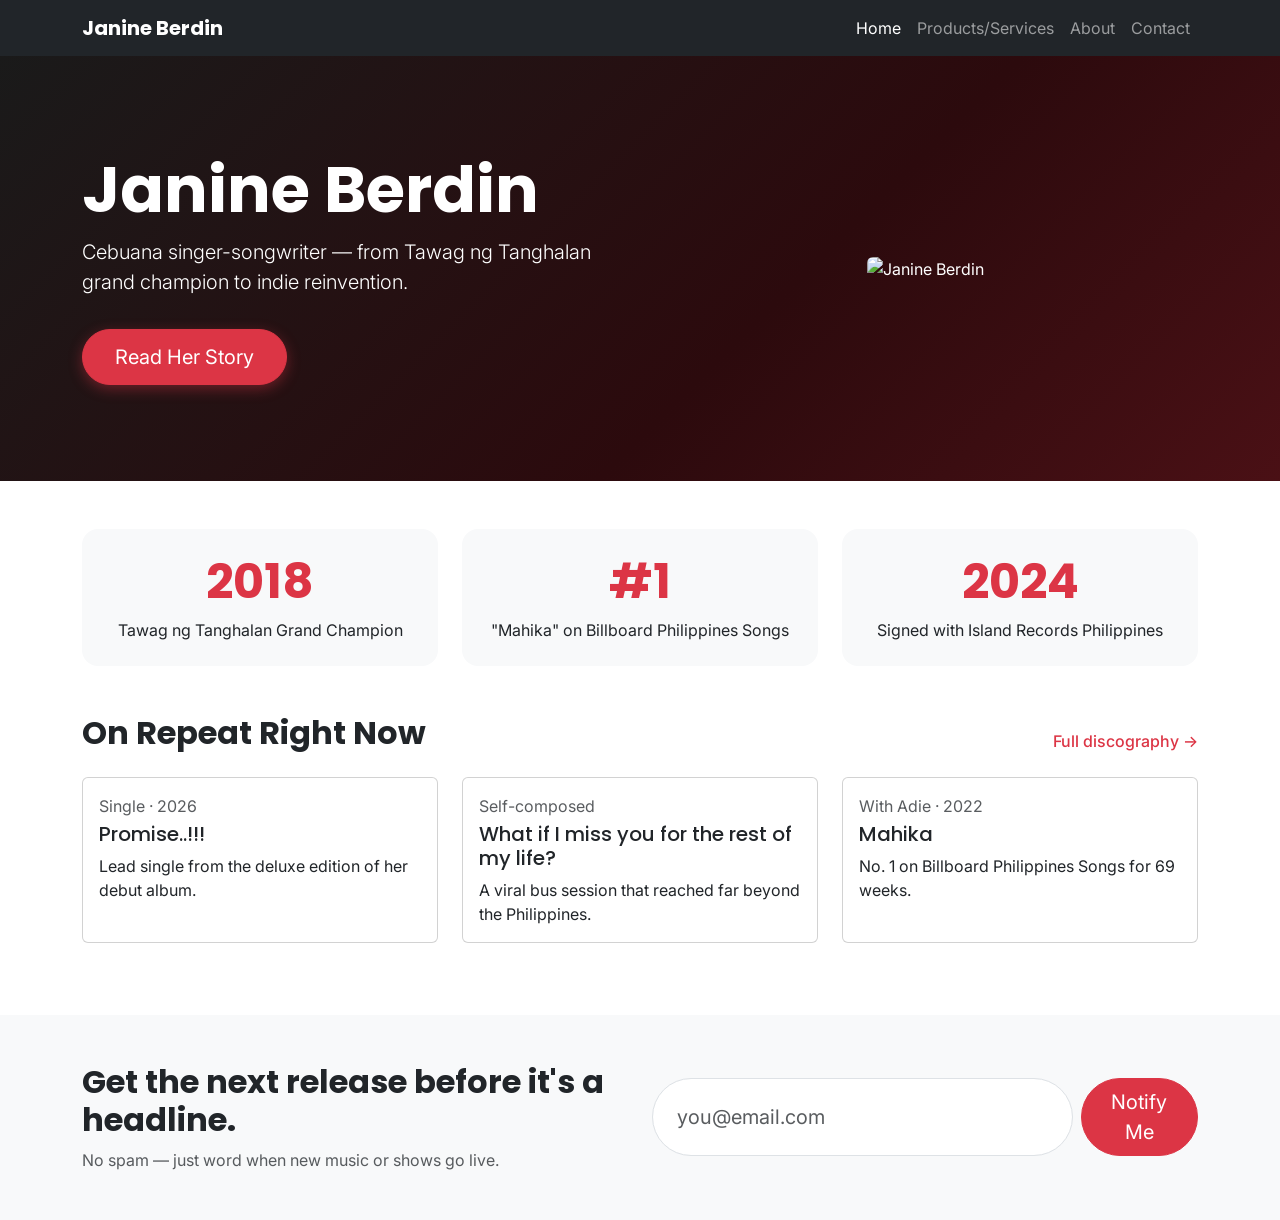
==== index.html @ bd7dd0e9 "Initial commit" ====
﻿<!DOCTYPE html>
<html lang="en">
<head>
    <meta charset="UTF-8">
    <meta name="viewport" content="width=device-width, initial-scale=1.0">
    <title>Janine Berdin</title>
    <link rel="preconnect" href="https://fonts.googleapis.com">
    <link href="https://fonts.googleapis.com/css2?family=Poppins:wght@600;700;800&family=Inter:wght@400;500&display=swap" rel="stylesheet">
    <link href="https://cdn.jsdelivr.net/npm/bootstrap@5.3.3/dist/css/bootstrap.min.css" rel="stylesheet">
    <link href="css/style.css" rel="stylesheet">
</head>
<body>

    <nav class="navbar navbar-expand-lg navbar-dark bg-dark">
        <div class="container">
            <a class="navbar-brand fw-bold" href="index.html">Janine Berdin</a>
            <button class="navbar-toggler" type="button" data-bs-toggle="collapse" data-bs-target="#navMenu">
                <span class="navbar-toggler-icon"></span>
            </button>
            <div class="collapse navbar-collapse" id="navMenu">
                <ul class="navbar-nav ms-auto">
                    <li class="nav-item"><a class="nav-link active" href="index.html">Home</a></li>
                    <li class="nav-item"><a class="nav-link" href="services.html">Products/Services</a></li>
                    <li class="nav-item"><a class="nav-link" href="about.html">About</a></li>
                    <li class="nav-item"><a class="nav-link" href="contact.html">Contact</a></li>
                </ul>
            </div>
        </div>
    </nav>

    <!-- ===== Hero ===== -->
    <div class="hero-gradient text-white py-5 hero-fade">
        <div class="container py-5">
            <div class="row align-items-center">
                <div class="col-md-6 text-center text-md-start">
                    <h1 class="display-3 fw-bold">Janine Berdin</h1>
                    <p class="lead">Cebuana singer-songwriter — from Tawag ng Tanghalan grand champion to indie reinvention.</p>
                    <a href="about.html" class="btn btn-danger btn-lg mt-3 btn-glow">Read Her Story</a>
                </div>
                <div class="col-md-6 text-center mt-4 mt-md-0">
                    <img src="images/janineberdin.jpg" alt="Janine Berdin" class="img-fluid rounded">
                </div>
            </div>
        </div>
    </div>

    <!-- ===== Stats ===== -->
    <div class="container my-5">
        <div class="row text-center g-4">

            <div class="col-md-4">
                <div class="stat-card p-4 h-100">
                    <h3 class="fw-bold display-5 text-danger">2018</h3>
                    <p class="mb-0">Tawag ng Tanghalan Grand Champion</p>
                </div>
            </div>

            <div class="col-md-4">
                <div class="stat-card p-4 h-100">
                    <h3 class="fw-bold display-5 text-danger">#1</h3>
                    <p class="mb-0">"Mahika" on Billboard Philippines Songs</p>
                </div>
            </div>

            <div class="col-md-4">
                <div class="stat-card p-4 h-100">
                    <h3 class="fw-bold display-5 text-danger">2024</h3>
                    <p class="mb-0">Signed with Island Records Philippines</p>
                </div>
            </div>

        </div>
    </div>

    <!-- ===== On repeat ===== -->
    <div class="container my-5">
        <div class="d-flex justify-content-between align-items-end mb-4 flex-wrap gap-2">
            <h2 class="fw-bold mb-0">On Repeat Right Now</h2>
            <a href="services.html" class="text-danger fw-medium text-decoration-none">Full discography &rarr;</a>
        </div>
        <div class="row">

            <div class="col-md-4 mb-4">
                <div class="card h-100 card-hover">
                    <div class="card-body">
                        <p class="text-muted mb-1">Single &middot; 2026</p>
                        <h5 class="card-title">Promise..!!!</h5>
                        <p class="card-text">Lead single from the deluxe edition of her debut album.</p>
                    </div>
                </div>
            </div>

            <div class="col-md-4 mb-4">
                <div class="card h-100 card-hover">
                    <div class="card-body">
                        <p class="text-muted mb-1">Self-composed</p>
                        <h5 class="card-title">What if I miss you for the rest of my life?</h5>
                        <p class="card-text">A viral bus session that reached far beyond the Philippines.</p>
                    </div>
                </div>
            </div>

            <div class="col-md-4 mb-4">
                <div class="card h-100 card-hover">
                    <div class="card-body">
                        <p class="text-muted mb-1">With Adie &middot; 2022</p>
                        <h5 class="card-title">Mahika</h5>
                        <p class="card-text">No. 1 on Billboard Philippines Songs for 69 weeks.</p>
                    </div>
                </div>
            </div>

        </div>
    </div>

    <!-- ===== Newsletter ===== -->
    <div class="bg-light py-5">
        <div class="container">
            <div class="row align-items-center">
                <div class="col-md-6 mb-3 mb-md-0">
                    <h2 class="fw-bold">Get the next release before it's a headline.</h2>
                    <p class="text-muted mb-0">No spam — just word when new music or shows go live.</p>
                </div>
                <div class="col-md-6">
                    <form class="d-flex gap-2">
                        <input type="email" class="form-control form-control-lg rounded-pill px-4" placeholder="you@email.com">
                        <button type="submit" class="btn btn-danger btn-lg rounded-pill px-4">Notify Me</button>
                    </form>
                </div>
            </div>
        </div>
    </div>

    <script src="https://cdn.jsdelivr.net/npm/bootstrap@5.3.3/dist/js/bootstrap.bundle.min.js"></script>
</body>
</html>
---- css/style.css ----
﻿/* ===== Fonts ===== */
body {
    font-family: 'Inter', sans-serif;
}

h1, h2, h3, h4, h5,
.navbar-brand {
    font-family: 'Poppins', sans-serif;
}

/* ===== Card hover effect ===== */
.card-hover {
    transition: transform 0.3s cubic-bezier(0.34, 1.56, 0.64, 1), box-shadow 0.3s ease, border-color 0.3s ease;
}

    .card-hover:hover {
        transform: translateY(-10px) scale(1.03);
        box-shadow: 0 16px 30px rgba(0, 0, 0, 0.2);
        border-color: #dc3545;
    }

        .card-hover:hover .card-title {
            color: #dc3545;
            transition: color 0.3s ease;
        }

/* ===== Modal images ===== */
.modal-content img {
    max-height: 320px;
    object-fit: cover;
    width: 100%;
}

/* ===== Album cover placeholders (only used where a real image isn't set yet) ===== */
.album-cover {
    height: 160px;
    display: flex;
    align-items: center;
    justify-content: center;
    color: white;
    font-weight: bold;
    font-size: 1.1rem;
    text-align: center;
    padding: 10px;
}

.cover-red {
    background-color: #dc3545;
}

.cover-dark {
    background-color: #212529;
}

.cover-grey {
    background-color: #6c757d;
}

/* ===== Home page hero ===== */
.hero-gradient {
    background: linear-gradient(135deg, #1a1a1a 0%, #2c0a0d 60%, #4a1015 100%);
}

.btn-glow {
    border-radius: 50px;
    padding: 12px 32px;
    transition: transform 0.25s ease, box-shadow 0.25s ease;
    box-shadow: 0 4px 14px rgba(220, 53, 69, 0.4);
}

    .btn-glow:hover {
        transform: translateY(-3px);
        box-shadow: 0 8px 24px rgba(220, 53, 69, 0.6);
    }

/* ===== Stat cards ===== */
.stat-card {
    background: #f8f9fa;
    border-radius: 16px;
    transition: transform 0.3s cubic-bezier(0.34, 1.56, 0.64, 1), box-shadow 0.3s ease;
}

    .stat-card:hover {
        transform: translateY(-8px);
        box-shadow: 0 12px 24px rgba(0, 0, 0, 0.1);
    }
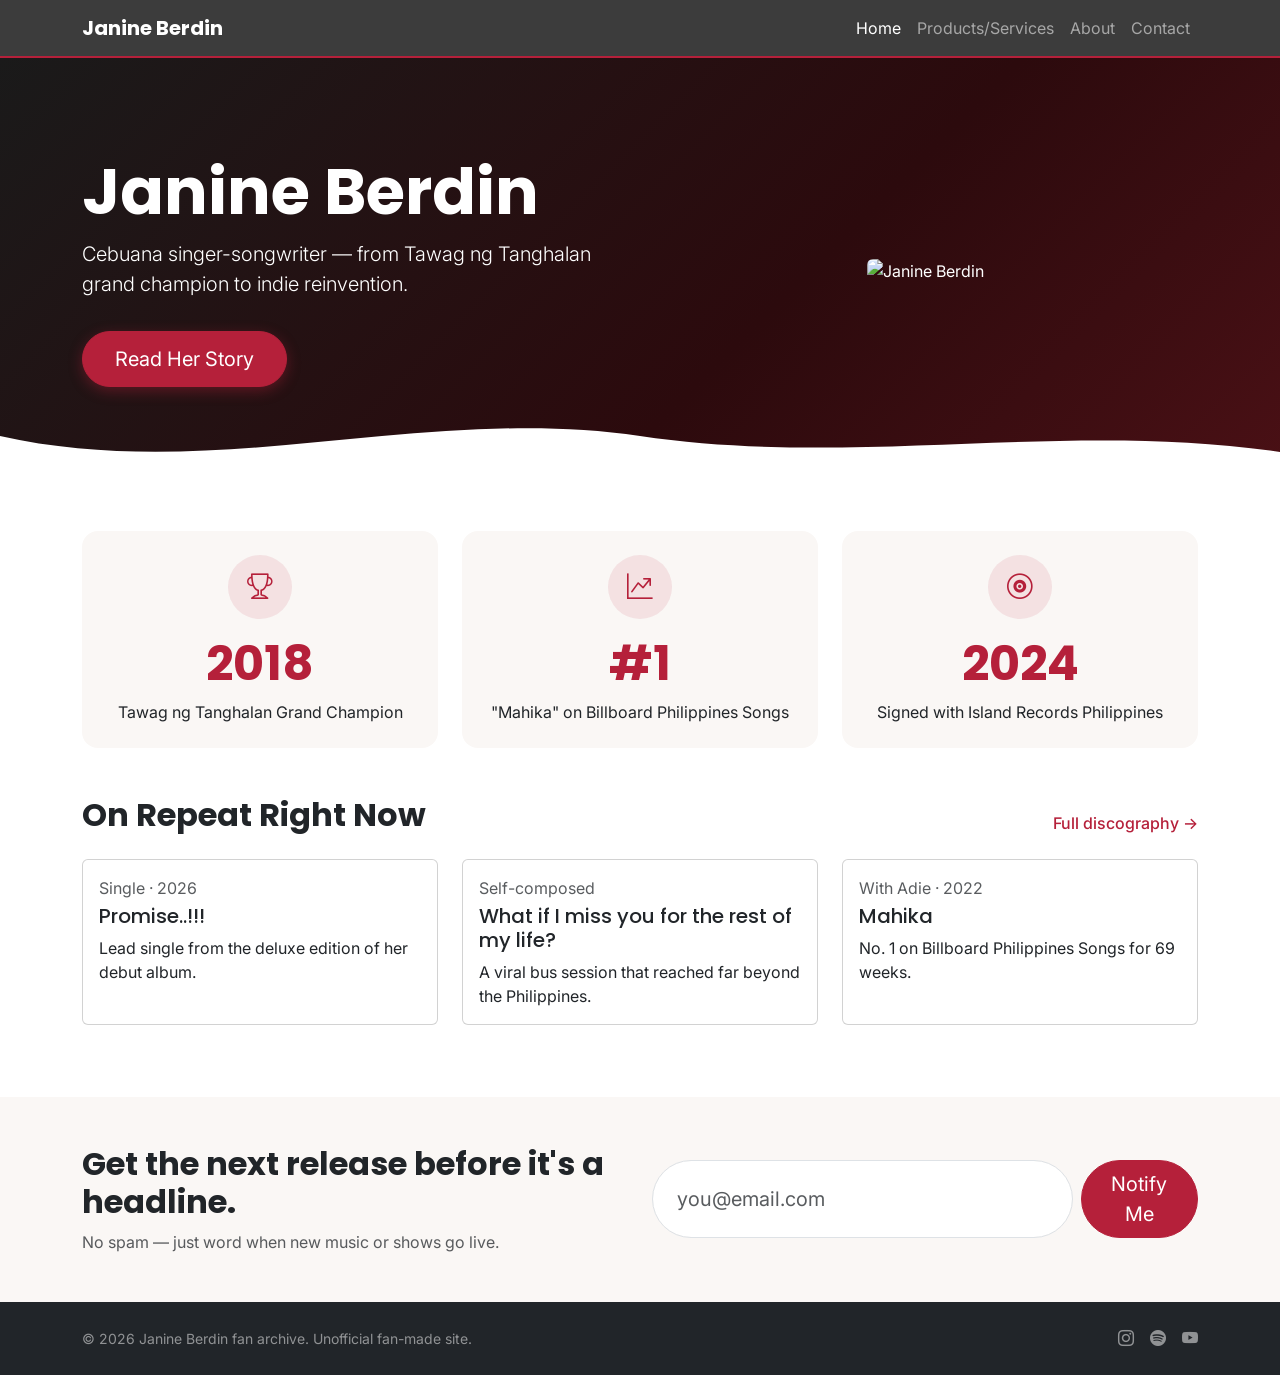
==== commit 070756eb: "y" ====
--- a/index.html
+++ b/index.html
@@ -7,11 +7,12 @@
     <link rel="preconnect" href="https://fonts.googleapis.com">
     <link href="https://fonts.googleapis.com/css2?family=Poppins:wght@600;700;800&family=Inter:wght@400;500&display=swap" rel="stylesheet">
     <link href="https://cdn.jsdelivr.net/npm/bootstrap@5.3.3/dist/css/bootstrap.min.css" rel="stylesheet">
+    <link rel="stylesheet" href="https://cdn.jsdelivr.net/npm/bootstrap-icons@1.11.3/font/bootstrap-icons.css">
     <link href="css/style.css" rel="stylesheet">
 </head>
 <body>
 
-    <nav class="navbar navbar-expand-lg navbar-dark bg-dark">
+    <nav class="navbar navbar-expand-lg navbar-dark navbar-blur sticky-top">
         <div class="container">
             <a class="navbar-brand fw-bold" href="index.html">Janine Berdin</a>
             <button class="navbar-toggler" type="button" data-bs-toggle="collapse" data-bs-target="#navMenu">
@@ -42,6 +43,11 @@
                 </div>
             </div>
         </div>
+        <div class="wave-divider">
+            <svg viewBox="0 0 1440 100" preserveAspectRatio="none" xmlns="http://www.w3.org/2000/svg">
+                <path d="M0,40 C240,100 480,0 720,40 C960,80 1200,20 1440,60 L1440,100 L0,100 Z" fill="#ffffff"></path>
+            </svg>
+        </div>
     </div>
 
     <!-- ===== Stats ===== -->
@@ -50,6 +56,7 @@
 
             <div class="col-md-4">
                 <div class="stat-card p-4 h-100">
+                    <div class="icon-circle"><i class="bi bi-trophy"></i></div>
                     <h3 class="fw-bold display-5 text-danger">2018</h3>
                     <p class="mb-0">Tawag ng Tanghalan Grand Champion</p>
                 </div>
@@ -57,6 +64,7 @@
 
             <div class="col-md-4">
                 <div class="stat-card p-4 h-100">
+                    <div class="icon-circle"><i class="bi bi-graph-up-arrow"></i></div>
                     <h3 class="fw-bold display-5 text-danger">#1</h3>
                     <p class="mb-0">"Mahika" on Billboard Philippines Songs</p>
                 </div>
@@ -64,6 +72,7 @@
 
             <div class="col-md-4">
                 <div class="stat-card p-4 h-100">
+                    <div class="icon-circle"><i class="bi bi-vinyl"></i></div>
                     <h3 class="fw-bold display-5 text-danger">2024</h3>
                     <p class="mb-0">Signed with Island Records Philippines</p>
                 </div>
@@ -131,6 +140,20 @@
         </div>
     </div>
 
+    <!-- ===== Footer ===== -->
+    <footer class="bg-dark text-white-50 py-4">
+        <div class="container d-flex flex-column flex-sm-row justify-content-between align-items-center gap-2">
+            <p class="mb-0 small">&copy; 2026 Janine Berdin fan archive. Unofficial fan-made site.</p>
+            <div class="d-flex gap-3">
+                <a href="#" class="text-white-50"><i class="bi bi-instagram"></i></a>
+                <a href="#" class="text-white-50"><i class="bi bi-spotify"></i></a>
+                <a href="#" class="text-white-50"><i class="bi bi-youtube"></i></a>
+            </div>
+        </div>
+    </footer>
+
+    <script src="https://code.jquery.com/jquery-3.7.1.min.js"></script>
     <script src="https://cdn.jsdelivr.net/npm/bootstrap@5.3.3/dist/js/bootstrap.bundle.min.js"></script>
+    <script src="js/main.js"></script>
 </body>
 </html>
--- a/css/style.css
+++ b/css/style.css
@@ -1,11 +1,51 @@
-﻿/* ===== Fonts ===== */
+﻿/* ===== Color palette ===== */
+:root {
+    --color-primary: #b5203a;
+    --color-primary-dark: #8a1729;
+    --color-bg-alt: #faf7f5;
+    --color-dark: #1a1a1a;
+}
+
+/* ===== Fonts ===== */
 body {
     font-family: 'Inter', sans-serif;
+    background-color: #fff;
 }
 
 h1, h2, h3, h4, h5,
 .navbar-brand {
     font-family: 'Poppins', sans-serif;
+}
+
+/* ===== Override Bootstrap's red with our brand color ===== */
+.btn-danger {
+    background-color: var(--color-primary);
+    border-color: var(--color-primary);
+}
+
+    .btn-danger:hover {
+        background-color: var(--color-primary-dark);
+        border-color: var(--color-primary-dark);
+    }
+
+.text-danger {
+    color: var(--color-primary) !important;
+}
+
+.border-danger {
+    border-color: var(--color-primary) !important;
+}
+
+.bg-light {
+    background-color: var(--color-bg-alt) !important;
+}
+
+/* ===== Navbar with blur ===== */
+.navbar-blur {
+    background-color: rgba(26, 26, 26, 0.85) !important;
+    backdrop-filter: blur(10px);
+    -webkit-backdrop-filter: blur(10px);
+    border-bottom: 2px solid var(--color-primary);
 }
 
 /* ===== Card hover effect ===== */
@@ -16,11 +56,11 @@
     .card-hover:hover {
         transform: translateY(-10px) scale(1.03);
         box-shadow: 0 16px 30px rgba(0, 0, 0, 0.2);
-        border-color: #dc3545;
+        border-color: var(--color-primary);
     }
 
         .card-hover:hover .card-title {
-            color: #dc3545;
+            color: var(--color-primary);
             transition: color 0.3s ease;
         }
 
@@ -31,7 +71,7 @@
     width: 100%;
 }
 
-/* ===== Album cover placeholders (only used where a real image isn't set yet) ===== */
+/* ===== Album cover placeholders ===== */
 .album-cover {
     height: 160px;
     display: flex;
@@ -45,7 +85,7 @@
 }
 
 .cover-red {
-    background-color: #dc3545;
+    background-color: var(--color-primary);
 }
 
 .cover-dark {
@@ -56,26 +96,43 @@
     background-color: #6c757d;
 }
 
-/* ===== Home page hero ===== */
+/* ===== Hero sections ===== */
 .hero-gradient {
     background: linear-gradient(135deg, #1a1a1a 0%, #2c0a0d 60%, #4a1015 100%);
+    position: relative;
+    overflow: hidden;
 }
 
 .btn-glow {
     border-radius: 50px;
     padding: 12px 32px;
     transition: transform 0.25s ease, box-shadow 0.25s ease;
-    box-shadow: 0 4px 14px rgba(220, 53, 69, 0.4);
+    box-shadow: 0 4px 14px rgba(181, 32, 58, 0.4);
 }
 
     .btn-glow:hover {
         transform: translateY(-3px);
-        box-shadow: 0 8px 24px rgba(220, 53, 69, 0.6);
+        box-shadow: 0 8px 24px rgba(181, 32, 58, 0.6);
+    }
+
+/* ===== Wave divider ===== */
+.wave-divider {
+    position: absolute;
+    bottom: -1px;
+    left: 0;
+    width: 100%;
+    line-height: 0;
+}
+
+    .wave-divider svg {
+        width: 100%;
+        height: 80px;
+        display: block;
     }
 
 /* ===== Stat cards ===== */
 .stat-card {
-    background: #f8f9fa;
+    background: var(--color-bg-alt);
     border-radius: 16px;
     transition: transform 0.3s cubic-bezier(0.34, 1.56, 0.64, 1), box-shadow 0.3s ease;
 }
@@ -84,3 +141,42 @@
         transform: translateY(-8px);
         box-shadow: 0 12px 24px rgba(0, 0, 0, 0.1);
     }
+
+/* ===== Icon circles ===== */
+.icon-circle {
+    width: 64px;
+    height: 64px;
+    border-radius: 50%;
+    background: rgba(181, 32, 58, 0.1);
+    display: flex;
+    align-items: center;
+    justify-content: center;
+    margin: 0 auto 16px;
+    font-size: 1.6rem;
+    color: var(--color-primary);
+}
+
+/* ===== Timeline (About page) ===== */
+.timeline {
+    position: relative;
+    padding-left: 30px;
+    border-left: 3px solid var(--color-bg-alt);
+}
+
+.timeline-item {
+    position: relative;
+    padding-bottom: 2rem;
+}
+
+    .timeline-item::before {
+        content: '';
+        position: absolute;
+        left: -38px;
+        top: 4px;
+        width: 14px;
+        height: 14px;
+        border-radius: 50%;
+        background: var(--color-primary);
+        border: 3px solid #fff;
+        box-shadow: 0 0 0 2px var(--color-primary);
+    }
